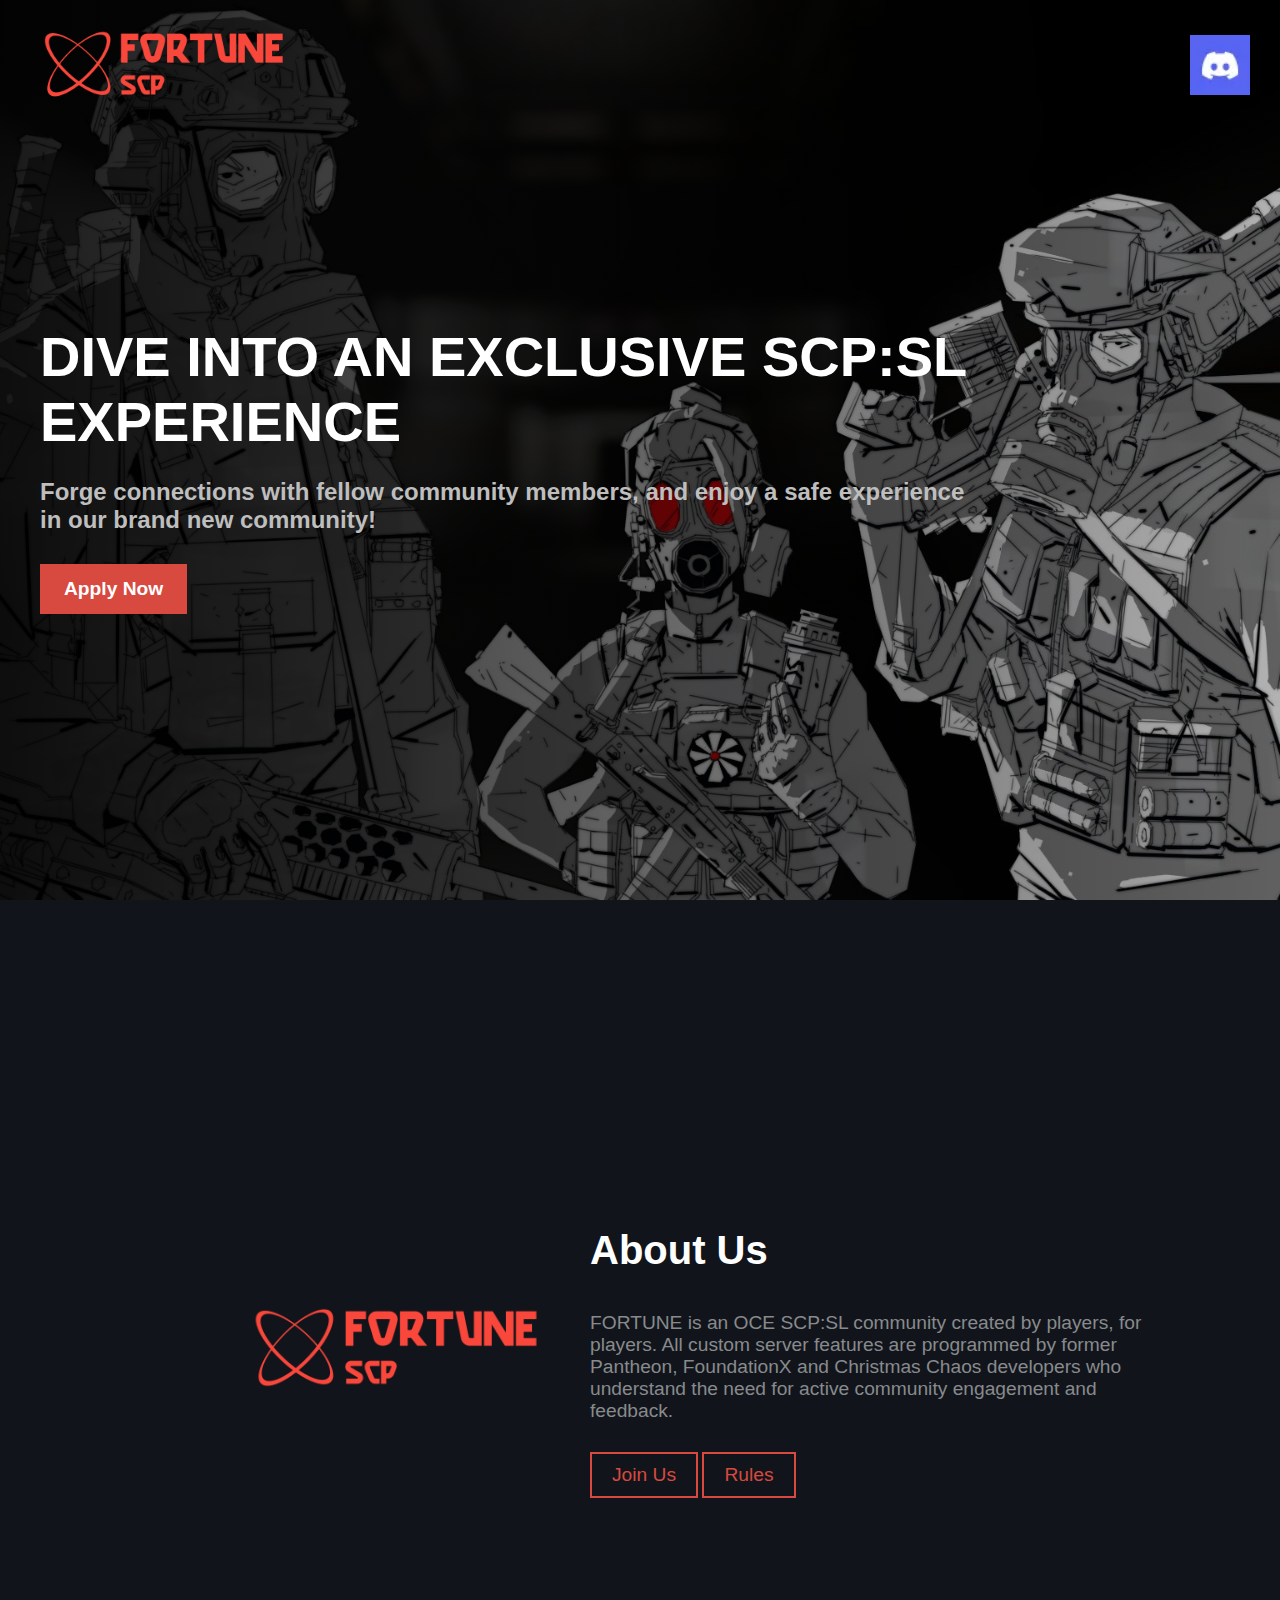
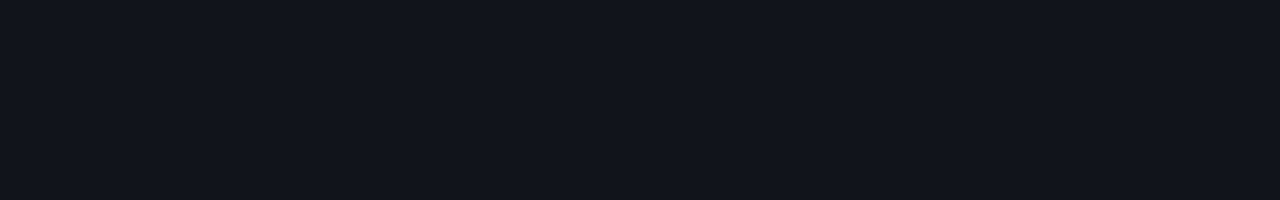
==== index.html @ 330ee9f6 "Add files via upload" ====
<!DOCTYPE html>
<html lang="en">
    <head> 
        <meta name="viewport" content="width=device-width, initial-scale=1.0">
        <title>FORTUNE</title>
        <meta name="description" content="A new, community-driven whitelist approach to SCP Secret Laboratory!">
        <link rel="icon" type="image/x-icon" href="fortune-ico.png">
        <link rel="stylesheet" href="style.css">
    </head>
    <body>
        <!-- Page 1 -->
        <div class="section section1">

            <div class="dark-overlay"></div>

            <div class="header-left">
                <a href="index.html"> 
                    <img src="fortune-art.png" alt="Fortune" class="about-image">
                </a>
            </div>
            
            <div class="header-right">
                <a href="https://discord.gg/PuvrCtAU" target="_blank">
                    <img src="discord-logo.webp" alt="Discord" class="discord-logo">
                </a>
            </div>
            
            <div class="center-content">
                <h1>DIVE INTO AN EXCLUSIVE SCP:SL<br> EXPERIENCE</h1>
                <p><b>Forge connections with fellow community members, and enjoy a safe experience<br> in our brand new community!</b></p>                
                <a href="apply.html" class="apply-btn"><b>Apply Now</b></a>
            </div>
        </div>

        <!-- Page 2 -->
        <div class="section section2">
            <div class="about-left">
                <img src="fortune-art.png" alt="About Us" class="about-image">
            </div>
            
            <div class="about-right">
                <h1>About Us</h1>
                <p>FORTUNE is an OCE SCP:SL community created by players, for players. All custom server features are programmed by former Pantheon, FoundationX and Christmas Chaos developers who understand the need for active community engagement and feedback. </p>
                
                <div class="discord-logo-container">
                    <a href="apply.html" class="join-btn">Join Us</a>
                    <a href="rules.html" class="rules-btn">Rules</a>
                </div>
            </div>
        </div>
    </body>
</html>
---- style.css ----
body, html {
    margin: 0;
    padding: 0;
    height: 100%;
    scroll-behavior: smooth;
    font-family: 'Poppins', sans-serif; 
    scrollbar-width: thin; 
    scrollbar-color: #d8493f #11151B; 
}

.section {
    height: 100vh; 
    display: flex;
    align-items: center; 
    position: relative;
}

/* Section 1 */
.section1 {
    background-image: url('background.jpg'); 
    background-size: cover;
    background-position: center;
    position: relative;
}

.dark-overlay {
    position: absolute;
    top: 0;
    left: 0;
    width: 100%;
    height: 100%;
    background: linear-gradient(to right, rgba(0, 0, 0, 0.9), rgba(0, 0, 0, 0.3));
    z-index: 0; 
}

.header-left {
    position: absolute;
    top: 30px;
    left: -210px;
    z-index: 2; 
    width: 500px;
}

.header-left h2 {
    margin: 0;
}

.header-right {
    position: absolute;
    top: 35px;
    right: 30px;
}

.discord-logo {
    width: 60px;
    height: 60px;
}

.center-content {
    text-align: left;
    margin-left: 40px; 
    z-index: 2; 
}

.center-content h1 {
    font-size: 3.5rem;
    margin-bottom: 20px;
    color: #fff;
}

.center-content p {
    font-size: 1.5rem;
    margin-bottom: 30px;
    color: #bebebe;
}

.apply-btn {
    display: inline-block;
    padding: 14px 24px;
    background-color: #d8493f;
    color: #ffffff;
    text-decoration: none;
    font-size: 1.2rem;
    transition: background-color 0.3s ease;
}

.apply-btn:hover {
    background-color: #d5382d;
}

 /* Section 2*/
 .section2 {
    display: flex; 
    background-color: #11151B;
}

.about-left {
    flex: 1;
}

.about-image {
    width: 50%;
    height: 50%;
    object-fit: cover;  
    padding-left: 250px;
}

.about-right {
    flex: 1;
    display: flex;
    flex-direction: column;
    justify-content: center;
    padding-right: 100px;
    text-align: left;
}

.about-right h1 {
    font-size: 2.5rem;
    margin-bottom: 20px;
    color: #fff;
}

.about-right p {
    font-size: 1.2rem;
    margin-bottom: 30px;
    color: #888A8D;
}

.rules-btn, .join-btn {
    display: inline-block;
    padding: 10px 20px;
    border: 2px solid #d8493f; 
    background-color: transparent; 
    color: #d8493f;
    text-decoration: none;
    font-size: 1.2rem;
    transition: background-color 0.2s ease, color 0.2s ease;
}

.rules-btn:hover, .join-btn:hover {
    background-color: #d8493f;
    color: #fff; 
}

/* Section 3 */
.section3 {
    display: flex; 
    background-color: #11151B;
    flex-direction: column; 
    height: 180vh;
}

.content {
    flex: 1;
    display: flex;
    flex-direction: column;
    justify-content: flex-start; 
    align-items: flex-start; 
    padding: 20px;
    color: #fff;
    max-width: 800px; 
    margin-left: 40px; 
    margin-top: 130px;
}

.rules-header {
    font-size: 4rem; 
    margin-bottom: 30px;
    color: #fff;
    text-align: left;
}

.rule-title {
    font-size: 2.5rem; 
    margin: 20px 0 10px; 
    color: #d8493f; 
}

.rule-description {
    font-size: 1.5rem; 
    margin-bottom: 30px; 
    color: #888A8D;
}

.final-note {
    font-size: 1.5rem; 
    margin-top: 30px;
    color: #fff;
}

.top-rectangle {
    position: absolute;
    left: 0;
    right: 0; 
    height: 120px; 
    background-color: rgba(22, 25, 28, 0.629);
    z-index: 0;
}

.application-form {
    display: flex;
    flex-direction: column;
    margin: 20px auto; 
    background-color: #1B2126; 
    padding: 20px; 
    border-radius: 5px; 
    box-shadow: 0 0 10px rgba(0, 0, 0, 0.5); 
}

.application-form {
    display: flex;
    flex-direction: column;
    max-width: 800px;
    margin: 20px auto; 
    background-color: #1B2126; 
    padding: 20px; 
    border-radius: 5px; 
    box-shadow: 0 0 10px rgba(0, 0, 0, 0.5); 
}

.application-form label {
    margin-bottom: 5px; 
    color: #fff; 
}

.application-form input,
.application-form select {
    margin-bottom: 15px; 
    padding: 10px; 
    border: 1px solid #d8493f; 
    border-radius: 5px; 
    background-color: #2b2f33;
    color: #fff; 
}

.application-form textarea {
    margin-bottom: 15px; 
    padding: 10px; 
    border: 1px solid #d8493f; 
    border-radius: 5px; 
    background-color: #2b2f33;
    color: #fff; 
    resize: vertical;
    max-height: 300px; 
}

.application-form button {
    padding: 10px 20px;
    background-color: #d8493f; 
    color: #fff; 
    border: none; 
    border-radius: 5px; 
    cursor: pointer; 
    transition: background-color 0.3s ease;
}

.application-form button:hover {
    background-color: #d5382d;
}


.notification {
    position: fixed;
    top: 20px;
    left: 50%;
    transform: translateX(-50%);
    padding: 15px 20px;
    background-color: #2b2f33;
    color: #fff;
    border: 1px solid #d8493f;
    border-radius: 5px;
    box-shadow: 0 0 10px rgba(0, 0, 0, 0.5);
    z-index: 1000;
    display: none;
    opacity: 0; 
    transition: opacity 0.5s ease; 
}
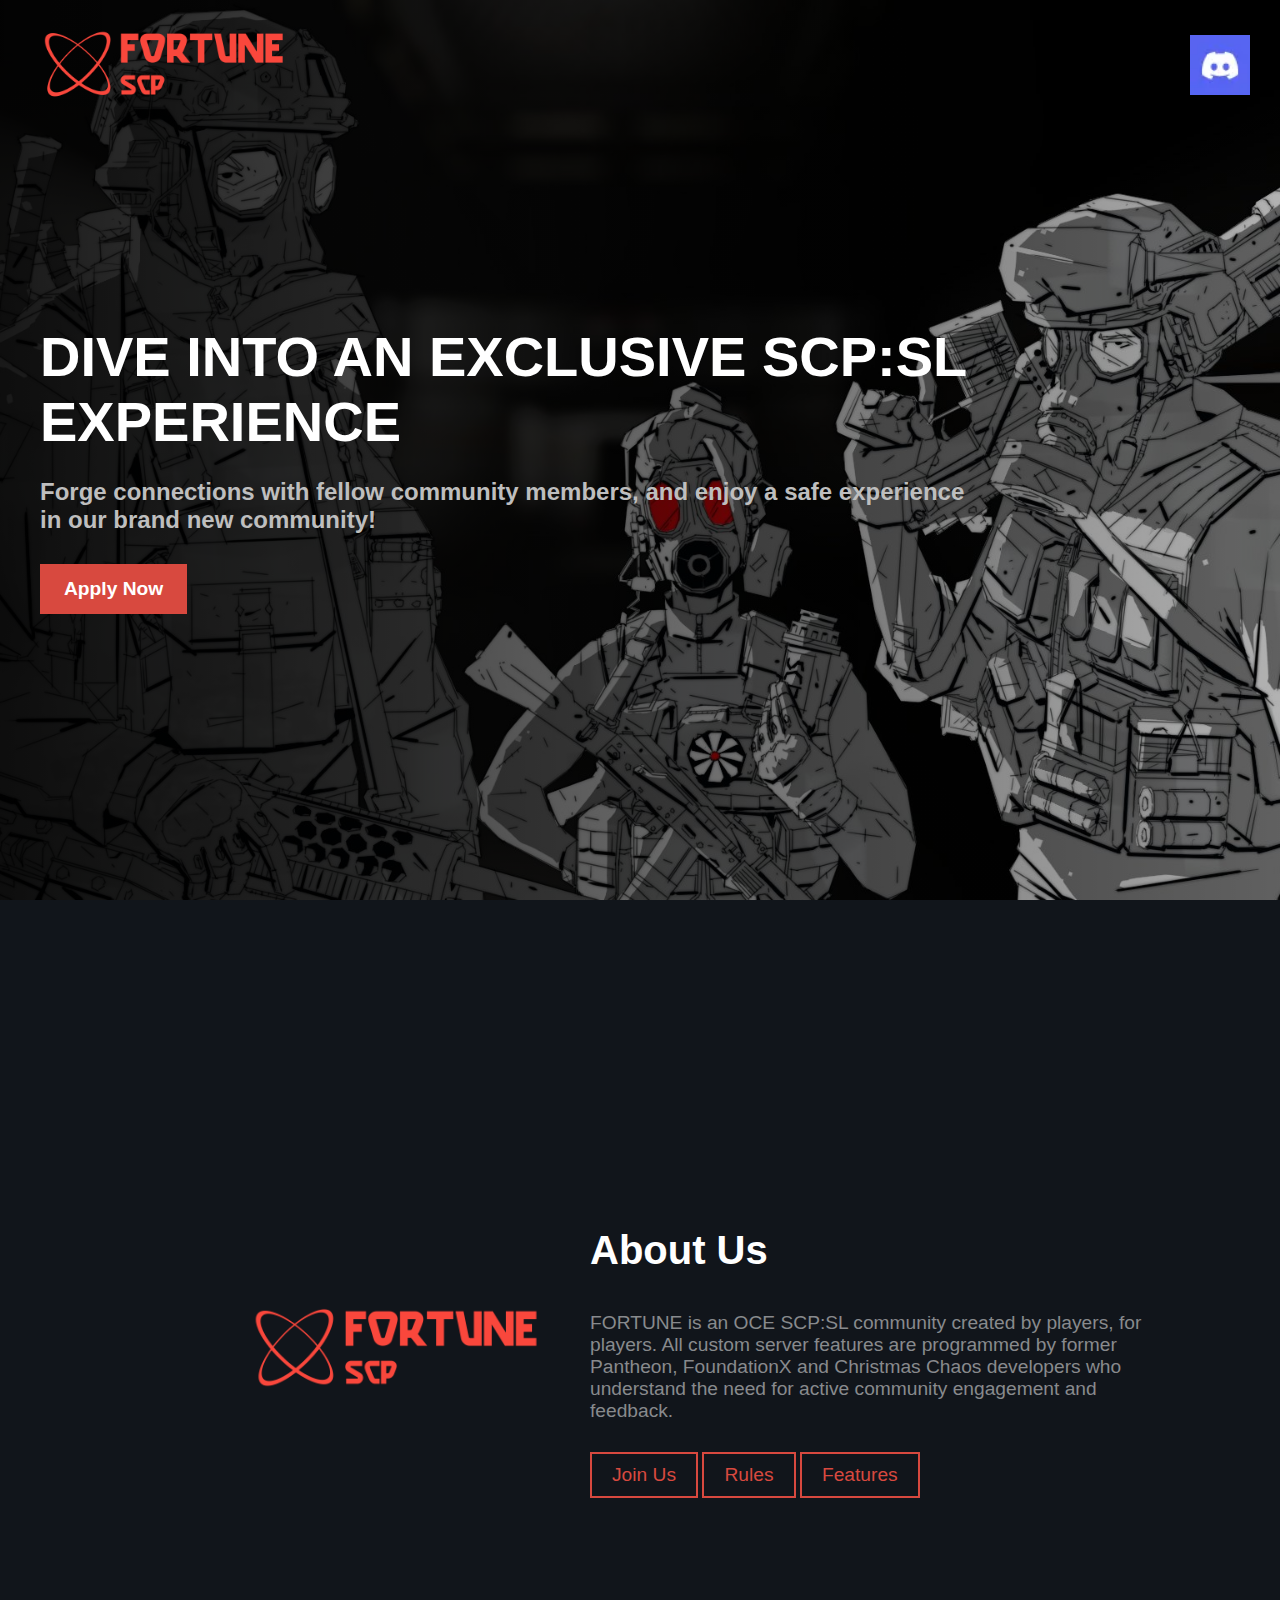
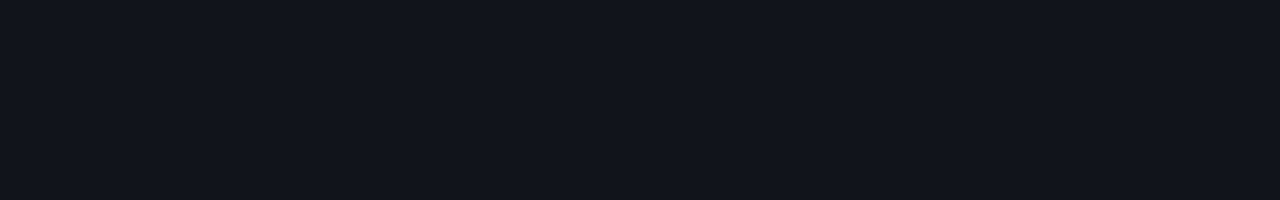
==== commit 8d0c7aaf: "Add files via upload" ====
--- a/index.html
+++ b/index.html
@@ -45,6 +45,7 @@
                 <div class="discord-logo-container">
                     <a href="apply.html" class="join-btn">Join Us</a>
                     <a href="rules.html" class="rules-btn">Rules</a>
+                    <a href="features.html" class="features-btn">Features</a>
                 </div>
             </div>
         </div>
--- a/style.css
+++ b/style.css
@@ -126,7 +126,7 @@
     color: #888A8D;
 }
 
-.rules-btn, .join-btn {
+.rules-btn, .join-btn, .features-btn {
     display: inline-block;
     padding: 10px 20px;
     border: 2px solid #d8493f; 
@@ -163,20 +163,20 @@
     margin-top: 130px;
 }
 
-.rules-header {
+.rules-header, .features-header {
     font-size: 4rem; 
     margin-bottom: 30px;
     color: #fff;
     text-align: left;
 }
 
-.rule-title {
+.rule-title, .features-title {
     font-size: 2.5rem; 
     margin: 20px 0 10px; 
     color: #d8493f; 
 }
 
-.rule-description {
+.rule-description, .features-description {
     font-size: 1.5rem; 
     margin-bottom: 30px; 
     color: #888A8D;
@@ -276,4 +276,12 @@
     transition: opacity 0.5s ease; 
 }
 
-
+/* Section 4 */
+.section4 {
+    display: flex; 
+    background-color: #11151B;
+    flex-direction: column; 
+    height: 145vh;
+}
+
+
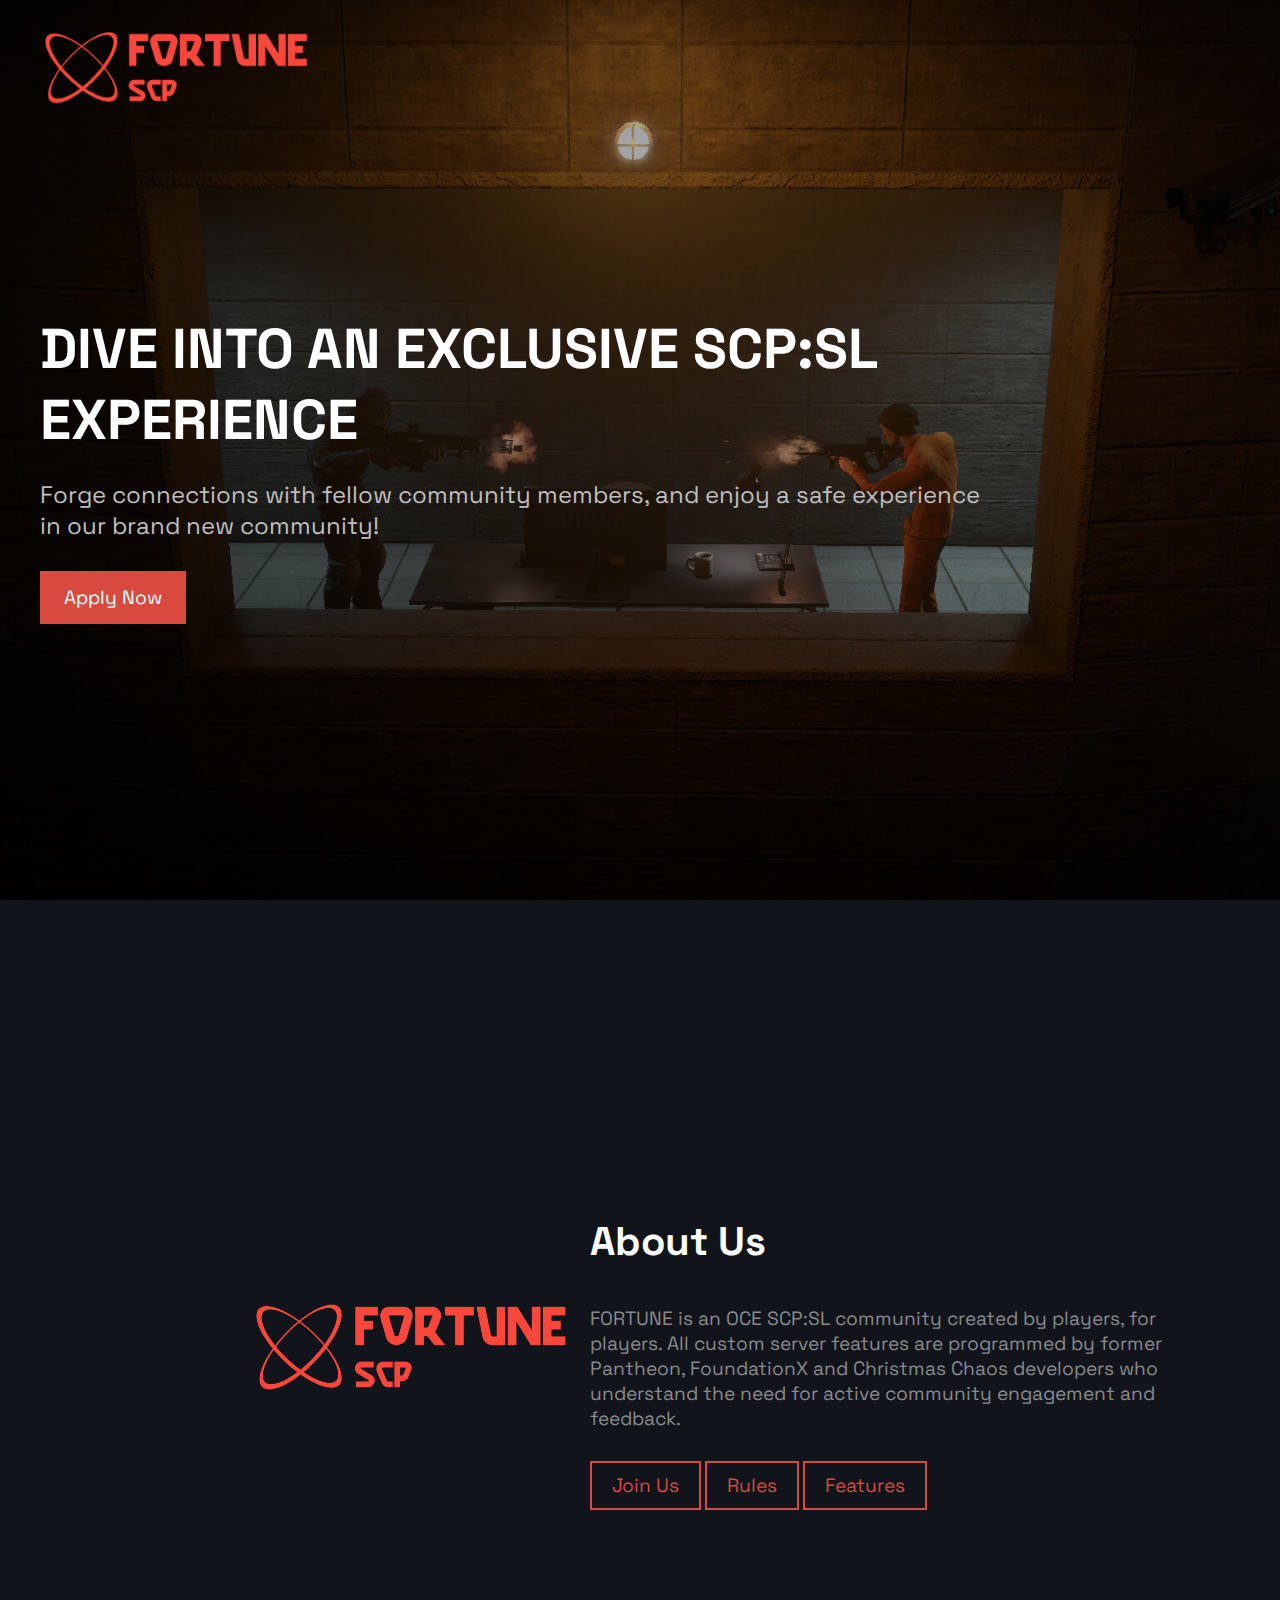
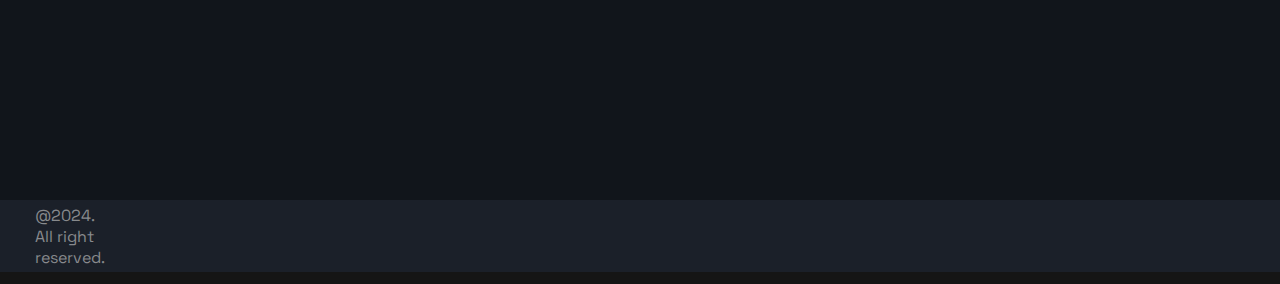
==== commit 8d5abdd5: "Add files via upload" ====
--- a/index.html
+++ b/index.html
@@ -20,22 +20,22 @@
             </div>
             
             <div class="header-right">
-                <a href="https://discord.gg/PuvrCtAU" target="_blank">
-                    <img src="discord-logo.webp" alt="Discord" class="discord-logo">
+                <a href="https://discord.gg/PuvrCtAU" target="_blank" class="logo-wrapper">
+                    <i class="fi fi-brands-discord discord-logo"></i>
                 </a>
             </div>
             
             <div class="center-content">
                 <h1>DIVE INTO AN EXCLUSIVE SCP:SL<br> EXPERIENCE</h1>
-                <p><b>Forge connections with fellow community members, and enjoy a safe experience<br> in our brand new community!</b></p>                
-                <a href="apply.html" class="apply-btn"><b>Apply Now</b></a>
+                <p>Forge connections with fellow community members, and enjoy a safe experience<br> in our brand new community!</p>                
+                <a href="apply.html" class="apply-btn">Apply Now</a>
             </div>
         </div>
 
         <!-- Page 2 -->
         <div class="section section2">
             <div class="about-left">
-                <img src="fortune-art.png" alt="About Us" class="about-image">
+                <img src="fortune-art.png" alt="FORTUNE" class="about-image">
             </div>
             
             <div class="about-right">
@@ -49,5 +49,18 @@
                 </div>
             </div>
         </div>
+
+        <!-- Footer -->
+        <div class="section footer">      
+
+            <div class="footer-text">
+                <p>@2024. All right reserved.</p>     
+            </div>
+
+            <div class="footer-img">
+                <img src="fortune-ico.png" alt="FORTUNE" class="about-image">
+            </div>
+
+        </div>
     </body>
 </html>
--- a/style.css
+++ b/style.css
@@ -1,11 +1,15 @@
+@import url('https://cdn-uicons.flaticon.com/2.6.0/uicons-brands/css/uicons-brands.css');
+@import url('https://fonts.googleapis.com/css2?family=Poppins:ital,wght@0,100;0,200;0,300;0,400;0,500;0,600;0,700;0,800;0,900;1,100;1,200;1,300;1,400;1,500;1,600;1,700;1,800;1,900&family=Space+Grotesk:wght@300..700&display=swap');
+
 body, html {
     margin: 0;
     padding: 0;
     height: 100%;
     scroll-behavior: smooth;
-    font-family: 'Poppins', sans-serif; 
+    font-family: "Space Grotesk", sans-serif;
     scrollbar-width: thin; 
     scrollbar-color: #d8493f #11151B; 
+    background-color: #151515;
 }
 
 .section {
@@ -17,7 +21,7 @@
 
 /* Section 1 */
 .section1 {
-    background-image: url('background.jpg'); 
+    background-image: url('background2.jpg'); 
     background-size: cover;
     background-position: center;
     position: relative;
@@ -29,7 +33,7 @@
     left: 0;
     width: 100%;
     height: 100%;
-    background: linear-gradient(to right, rgba(0, 0, 0, 0.9), rgba(0, 0, 0, 0.3));
+    background: linear-gradient(to right, rgba(0, 0, 0, 0.6), rgba(0, 0, 0, 0.1));
     z-index: 0; 
 }
 
@@ -48,12 +52,17 @@
 .header-right {
     position: absolute;
     top: 35px;
-    right: 30px;
+    right: 35px;
 }
 
 .discord-logo {
-    width: 60px;
-    height: 60px;
+    color:#d8493f;
+    font-size: 55px;
+    display: flex;
+}
+
+.logo-wrapper {
+    text-decoration: none;
 }
 
 .center-content {
@@ -99,8 +108,8 @@
 }
 
 .about-image {
-    width: 50%;
-    height: 50%;
+    width: 55%;
+    height: auto;
     object-fit: cover;  
     padding-left: 250px;
 }
@@ -137,9 +146,30 @@
     transition: background-color 0.2s ease, color 0.2s ease;
 }
 
-.rules-btn:hover, .join-btn:hover {
+.rules-btn:hover, .join-btn:hover, .features-btn:hover {
     background-color: #d8493f;
     color: #fff; 
+}
+
+ /* Footer */
+ .footer {
+    display: flex; 
+    background-color: #1b2029;
+    height: 8vh;
+}
+
+ .footer-text {
+    display: flex; 
+    color: #888A8D;
+    margin-left: 35px;
+}
+
+.footer-img {
+    display: flex; 
+    color: #888A8D;
+    width: 70px;
+    height: auto;
+    margin-left: 1370px;
 }
 
 /* Section 3 */
@@ -200,18 +230,8 @@
 .application-form {
     display: flex;
     flex-direction: column;
-    margin: 20px auto; 
-    background-color: #1B2126; 
-    padding: 20px; 
-    border-radius: 5px; 
-    box-shadow: 0 0 10px rgba(0, 0, 0, 0.5); 
-}
-
-.application-form {
-    display: flex;
-    flex-direction: column;
-    max-width: 800px;
-    margin: 20px auto; 
+    margin: 20px;
+    margin-left: -37px; 
     background-color: #1B2126; 
     padding: 20px; 
     border-radius: 5px; 
@@ -284,4 +304,12 @@
     height: 145vh;
 }
 
-
+/* Section 5 */
+.section5 {
+    display: flex; 
+    background-color: #11151B;
+    flex-direction: column; 
+    height: 170vh;
+}
+
+
